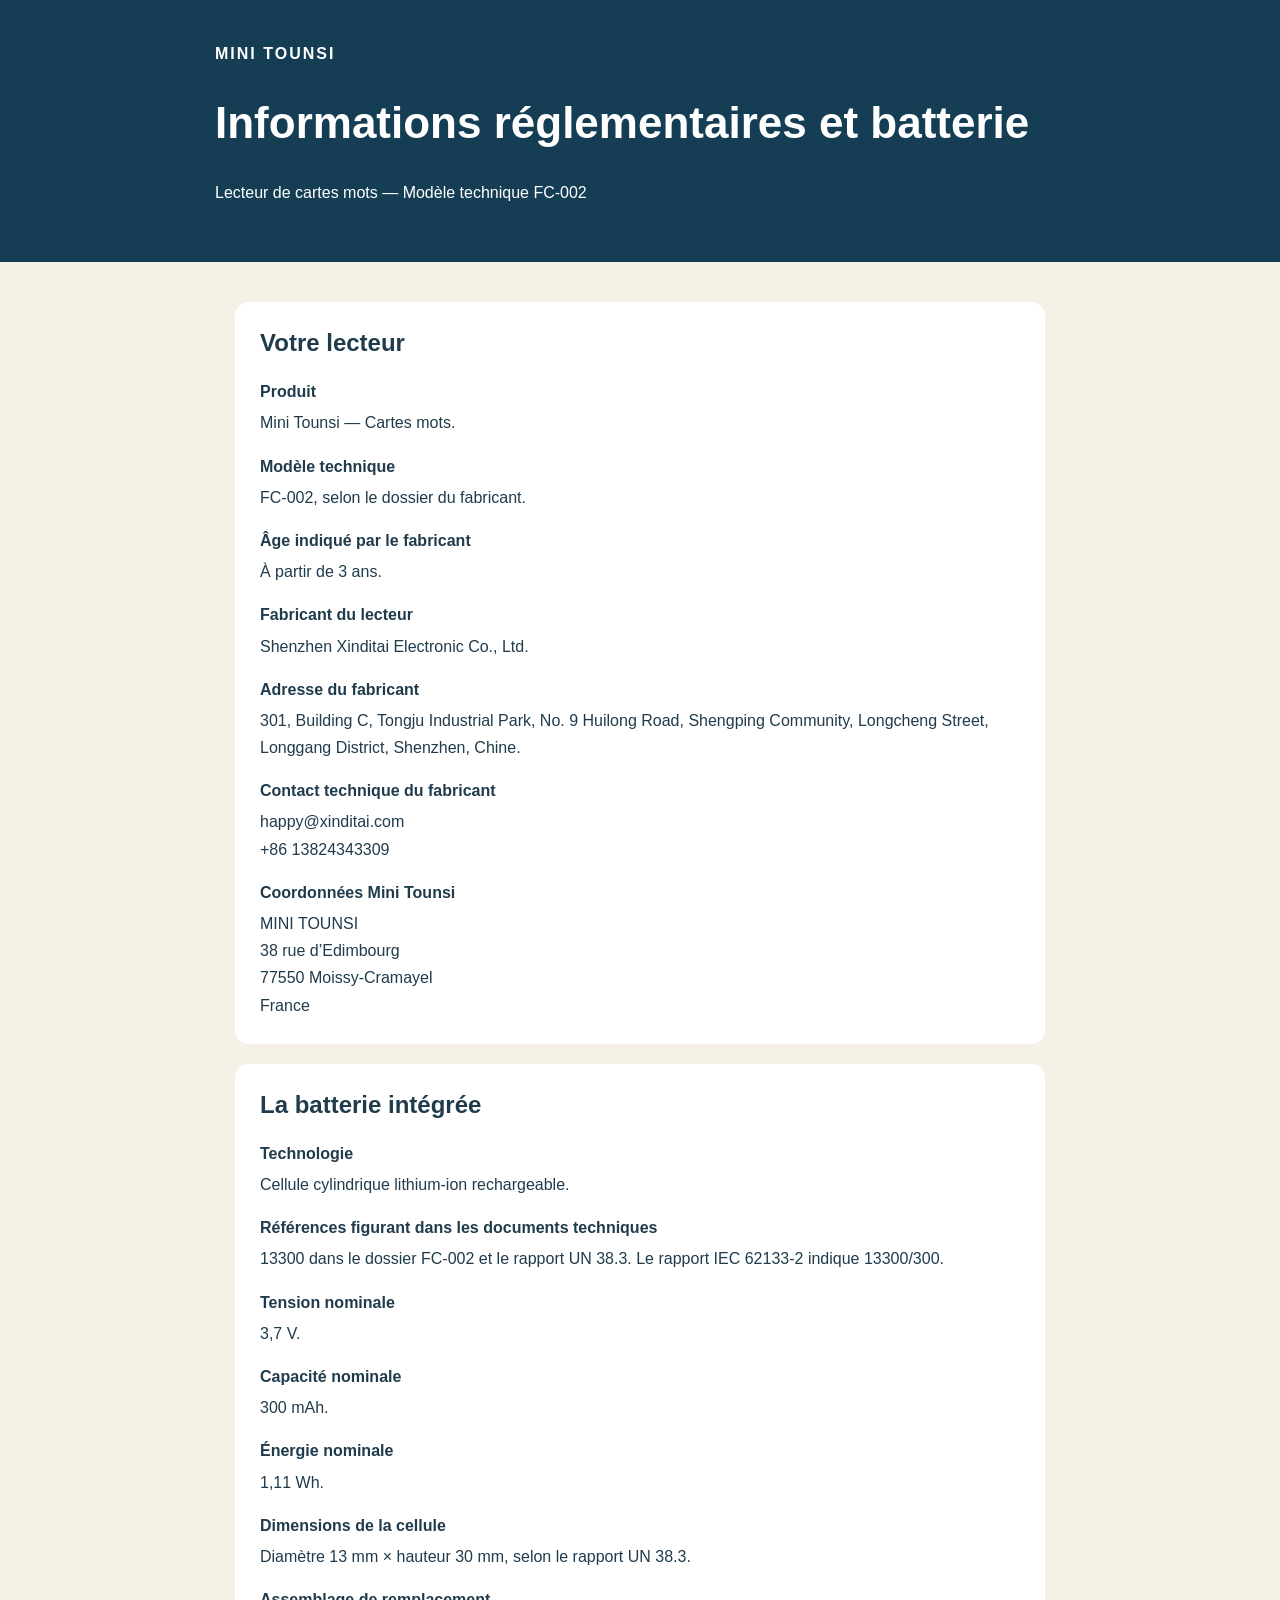
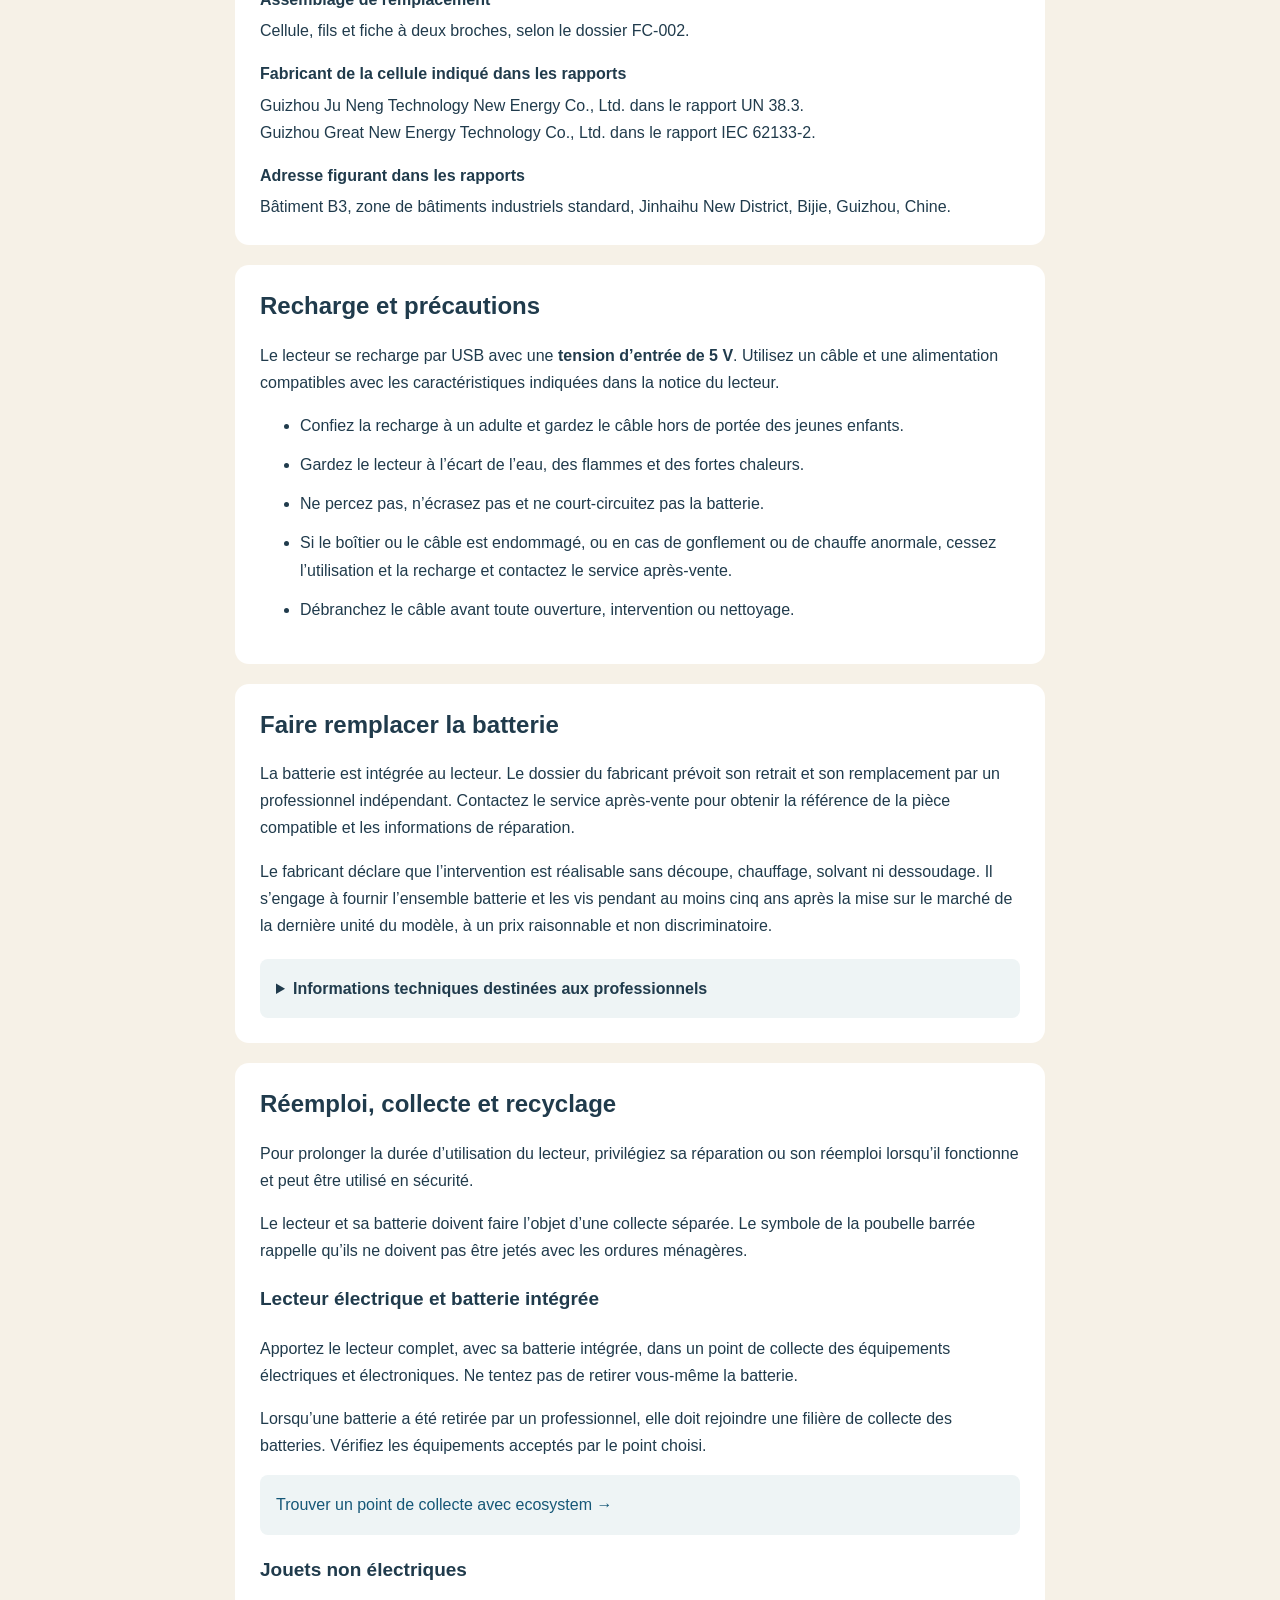
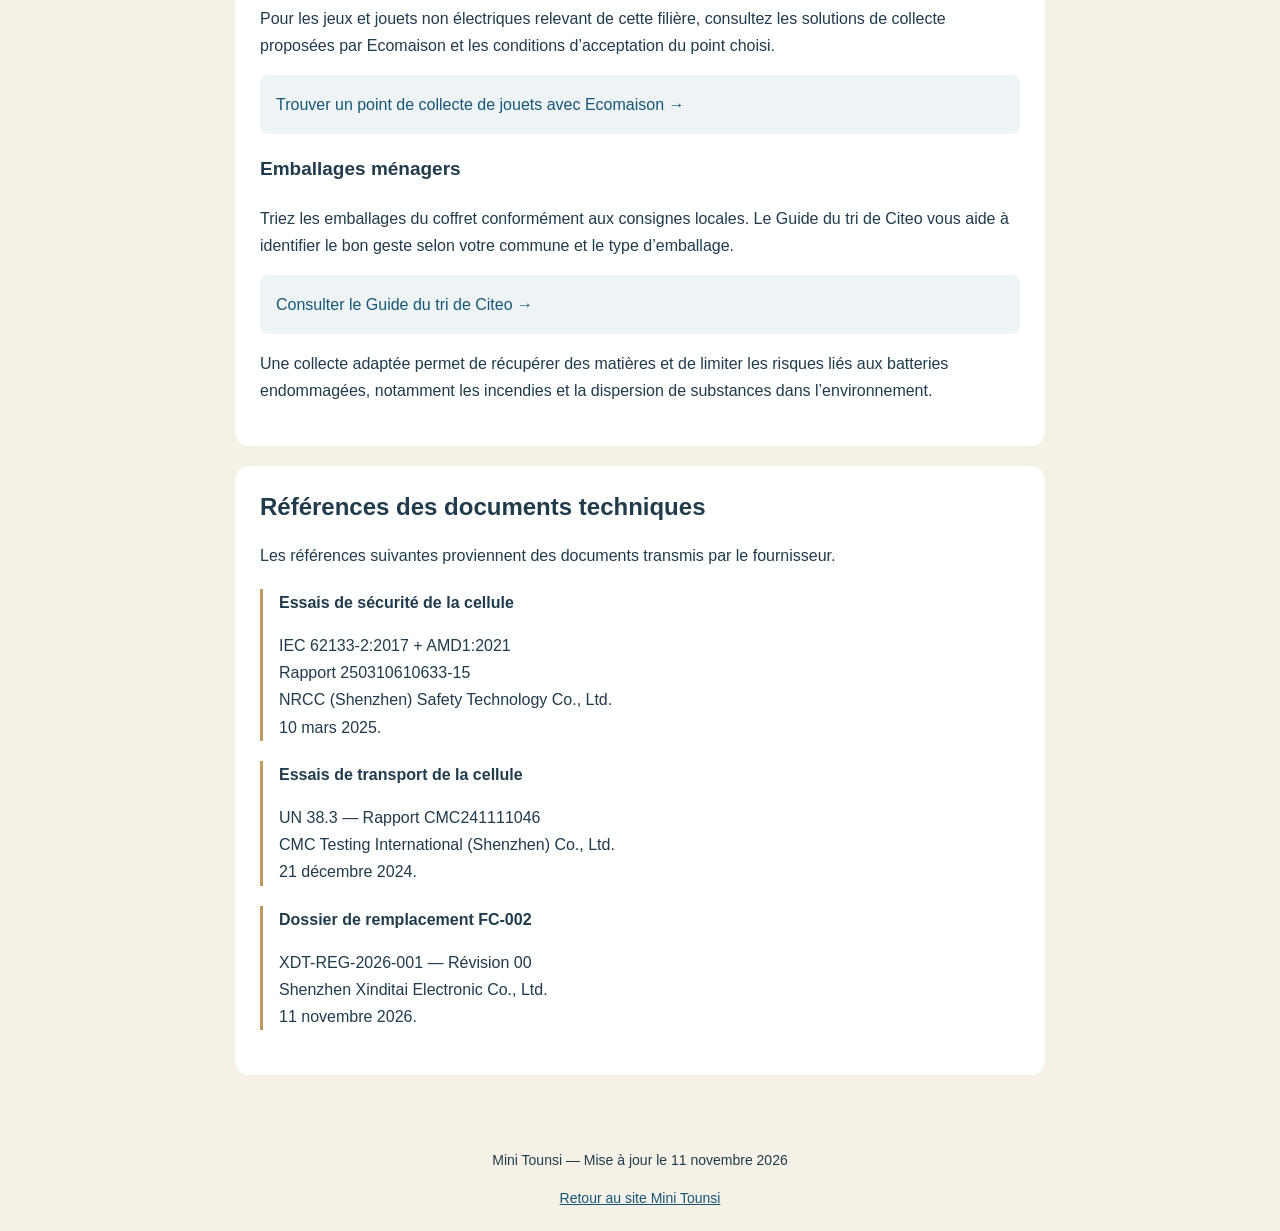
==== batterie/index.html @ bf99f70f "Create index.html" ====
<!DOCTYPE html>
<html lang="fr">
<head>
  <meta charset="UTF-8">
  <meta name="viewport" content="width=device-width, initial-scale=1">
  <meta name="robots" content="noindex">
  <title>Informations réglementaires et batterie | Mini Tounsi</title>

  <style>
    * {
      box-sizing: border-box;
    }

    body {
      margin: 0;
      background: #f6f1e7;
      color: #203b4c;
      font-family: Arial, sans-serif;
      font-size: 16px;
      line-height: 1.7;
    }

    header {
      padding: 40px 20px;
      background: #153e55;
      color: white;
    }

    header a {
      color: white;
      text-decoration: none;
      font-weight: bold;
      letter-spacing: 2px;
    }

    .conteneur {
      max-width: 850px;
      margin: auto;
    }

    main {
      max-width: 850px;
      margin: auto;
      padding: 20px;
    }

    h1 {
      font-size: clamp(28px, 6vw, 44px);
      line-height: 1.2;
    }

    h2 {
      margin-top: 0;
      font-size: 24px;
      line-height: 1.3;
    }

    h3 {
      font-size: 19px;
    }

    section {
      margin: 20px 0;
      padding: 25px;
      background: white;
      border-radius: 14px;
    }

    dl {
      margin: 0;
    }

    dt {
      margin-top: 16px;
      font-weight: bold;
    }

    dd {
      margin: 4px 0 0;
    }

    li {
      margin-bottom: 12px;
    }

    a {
      color: #155777;
    }

    details {
      margin-top: 20px;
      padding: 16px;
      background: #eef4f5;
      border-radius: 8px;
    }

    summary {
      cursor: pointer;
      font-weight: bold;
    }

    .document {
      margin: 20px 0;
      padding-left: 16px;
      border-left: 3px solid #bf9b60;
    }

    .lien-collecte {
      display: block;
      margin: 12px 0;
      padding: 16px;
      background: #eef4f5;
      border-radius: 8px;
      text-decoration: none;
    }

    .lien-collecte:hover {
      background: #dfecef;
      text-decoration: underline;
    }

    footer {
      padding: 20px;
      text-align: center;
      font-size: 14px;
    }

    a:focus-visible,
    summary:focus-visible {
      outline: 3px solid #bf9b60;
      outline-offset: 4px;
    }

    @media (max-width: 500px) {
      main {
        padding: 14px;
      }

      section {
        padding: 20px;
      }
    }
  </style>
</head>

<body>
  <header>
    <div class="conteneur">
      <a href="/">MINI TOUNSI</a>
      <h1>Informations réglementaires et batterie</h1>
      <p>Lecteur de cartes mots — Modèle technique FC-002</p>
    </div>
  </header>

  <main>
    <section>
      <h2>Votre lecteur</h2>

      <dl>
        <dt>Produit</dt>
        <dd>Mini Tounsi — Cartes mots.</dd>

        <dt>Modèle technique</dt>
        <dd>FC-002, selon le dossier du fabricant.</dd>

        <dt>Âge indiqué par le fabricant</dt>
        <dd>À partir de 3 ans.</dd>

        <dt>Fabricant du lecteur</dt>
        <dd>Shenzhen Xinditai Electronic Co., Ltd.</dd>

        <dt>Adresse du fabricant</dt>
        <dd>
          301, Building C, Tongju Industrial Park,
          No. 9 Huilong Road, Shengping Community,
          Longcheng Street, Longgang District,
          Shenzhen, Chine.
        </dd>

        <dt>Contact technique du fabricant</dt>
        <dd>
          happy@xinditai.com<br>
          +86 13824343309
        </dd>

        <dt>Coordonnées Mini Tounsi</dt>
        <dd>
          MINI TOUNSI<br>
          38 rue d’Edimbourg<br>
          77550 Moissy-Cramayel<br>
          France
        </dd>
      </dl>
    </section>

    <section>
      <h2>La batterie intégrée</h2>

      <dl>
        <dt>Technologie</dt>
        <dd>Cellule cylindrique lithium-ion rechargeable.</dd>

        <dt>Références figurant dans les documents techniques</dt>
        <dd>
          13300 dans le dossier FC-002 et le rapport UN 38.3.
          Le rapport IEC 62133-2 indique 13300/300.
        </dd>

        <dt>Tension nominale</dt>
        <dd>3,7 V.</dd>

        <dt>Capacité nominale</dt>
        <dd>300 mAh.</dd>

        <dt>Énergie nominale</dt>
        <dd>1,11 Wh.</dd>

        <dt>Dimensions de la cellule</dt>
        <dd>
          Diamètre 13 mm × hauteur 30 mm,
          selon le rapport UN 38.3.
        </dd>

        <dt>Assemblage de remplacement</dt>
        <dd>
          Cellule, fils et fiche à deux broches,
          selon le dossier FC-002.
        </dd>

        <dt>Fabricant de la cellule indiqué dans les rapports</dt>
        <dd>
          Guizhou Ju Neng Technology New Energy Co., Ltd.
          dans le rapport UN 38.3.<br>
          Guizhou Great New Energy Technology Co., Ltd.
          dans le rapport IEC 62133-2.
        </dd>

        <dt>Adresse figurant dans les rapports</dt>
        <dd>
          Bâtiment B3, zone de bâtiments industriels standard,
          Jinhaihu New District, Bijie, Guizhou, Chine.
        </dd>
      </dl>
    </section>

    <section>
      <h2>Recharge et précautions</h2>

      <p>
        Le lecteur se recharge par USB avec une
        <strong>tension d’entrée de 5 V</strong>.
        Utilisez un câble et une alimentation compatibles
        avec les caractéristiques indiquées dans la notice
        du lecteur.
      </p>

      <ul>
        <li>
          Confiez la recharge à un adulte et gardez le câble
          hors de portée des jeunes enfants.
        </li>

        <li>
          Gardez le lecteur à l’écart de l’eau, des flammes
          et des fortes chaleurs.
        </li>

        <li>
          Ne percez pas, n’écrasez pas et ne court-circuitez
          pas la batterie.
        </li>

        <li>
          Si le boîtier ou le câble est endommagé, ou en cas
          de gonflement ou de chauffe anormale, cessez
          l’utilisation et la recharge et contactez
          le service après-vente.
        </li>

        <li>
          Débranchez le câble avant toute ouverture,
          intervention ou nettoyage.
        </li>
      </ul>
    </section>

    <section>
      <h2>Faire remplacer la batterie</h2>

      <p>
        La batterie est intégrée au lecteur.
        Le dossier du fabricant prévoit son retrait et
        son remplacement par un professionnel indépendant.
        Contactez le service après-vente pour obtenir
        la référence de la pièce compatible et les
        informations de réparation.
      </p>

      <p>
        Le fabricant déclare que l’intervention est réalisable
        sans découpe, chauffage, solvant ni dessoudage.
        Il s’engage à fournir l’ensemble batterie et les vis
        pendant au moins cinq ans après la mise sur le marché
        de la dernière unité du modèle, à un prix raisonnable
        et non discriminatoire.
      </p>

      <details>
        <summary>
          Informations techniques destinées aux professionnels
        </summary>

        <p>
          Selon le dossier XDT-REG-2026-001 du
          11 novembre 2026, l’accès exige un tournevis
          cruciforme PH1.
        </p>

        <p>
          L’intervention consiste à débrancher le câble,
          éteindre le lecteur, retirer quatre vis,
          séparer les demi-coques, déconnecter la fiche
          à deux broches en tenant son corps et retirer
          l’ensemble batterie.
        </p>

        <p>
          Au remontage, préserver le passage des fils,
          éviter leur pincement et remettre les quatre vis.
          Contrôler la fermeture, la lecture des cartes,
          le son et l’indication de charge.
        </p>

        <p>
          Consulter la procédure complète du fabricant
          pour les critères et précautions d’intervention.
        </p>
      </details>
    </section>

    <section>
      <h2>Réemploi, collecte et recyclage</h2>

      <p>
        Pour prolonger la durée d’utilisation du lecteur,
        privilégiez sa réparation ou son réemploi lorsqu’il
        fonctionne et peut être utilisé en sécurité.
      </p>

      <p>
        Le lecteur et sa batterie doivent faire l’objet
        d’une collecte séparée. Le symbole de la poubelle
        barrée rappelle qu’ils ne doivent pas être jetés
        avec les ordures ménagères.
      </p>

      <h3>Lecteur électrique et batterie intégrée</h3>

      <p>
        Apportez le lecteur complet, avec sa batterie intégrée,
        dans un point de collecte des équipements électriques
        et électroniques. Ne tentez pas de retirer vous-même
        la batterie.
      </p>

      <p>
        Lorsqu’une batterie a été retirée par un professionnel,
        elle doit rejoindre une filière de collecte des batteries.
        Vérifiez les équipements acceptés par le point choisi.
      </p>

      <a class="lien-collecte"
         href="https://www.ecosystem.eco/recherche/"
         target="_blank"
         rel="noopener noreferrer">
        Trouver un point de collecte avec ecosystem →
      </a>

      <h3>Jouets non électriques</h3>

      <p>
        Pour les jeux et jouets non électriques relevant
        de cette filière, consultez les solutions de collecte
        proposées par Ecomaison et les conditions
        d’acceptation du point choisi.
      </p>

      <a class="lien-collecte"
         href="https://reparer-donner-trier.ecomaison.com/recycler-jouet"
         target="_blank"
         rel="noopener noreferrer">
        Trouver un point de collecte de jouets avec Ecomaison →
      </a>

      <h3>Emballages ménagers</h3>

      <p>
        Triez les emballages du coffret conformément
        aux consignes locales. Le Guide du tri de Citeo
        vous aide à identifier le bon geste selon
        votre commune et le type d’emballage.
      </p>

      <a class="lien-collecte"
         href="https://citeo.guidedutri.fr/"
         target="_blank"
         rel="noopener noreferrer">
        Consulter le Guide du tri de Citeo →
      </a>

      <p>
        Une collecte adaptée permet de récupérer des matières
        et de limiter les risques liés aux batteries endommagées,
        notamment les incendies et la dispersion de substances
        dans l’environnement.
      </p>
    </section>

    <section>
      <h2>Références des documents techniques</h2>

      <p>
        Les références suivantes proviennent des documents
        transmis par le fournisseur.
      </p>

      <div class="document">
        <strong>Essais de sécurité de la cellule</strong>

        <p>
          IEC 62133-2:2017 + AMD1:2021<br>
          Rapport 250310610633-15<br>
          NRCC (Shenzhen) Safety Technology Co., Ltd.<br>
          10 mars 2025.
        </p>
      </div>

      <div class="document">
        <strong>Essais de transport de la cellule</strong>

        <p>
          UN 38.3 — Rapport CMC241111046<br>
          CMC Testing International (Shenzhen) Co., Ltd.<br>
          21 décembre 2024.
        </p>
      </div>

      <div class="document">
        <strong>Dossier de remplacement FC-002</strong>

        <p>
          XDT-REG-2026-001 — Révision 00<br>
          Shenzhen Xinditai Electronic Co., Ltd.<br>
          11 novembre 2026.
        </p>
      </div>
    </section>
  </main>

  <footer>
    <p>Mini Tounsi — Mise à jour le 11 novembre 2026</p>
    <a href="/">Retour au site Mini Tounsi</a>
  </footer>
</body>
</html>
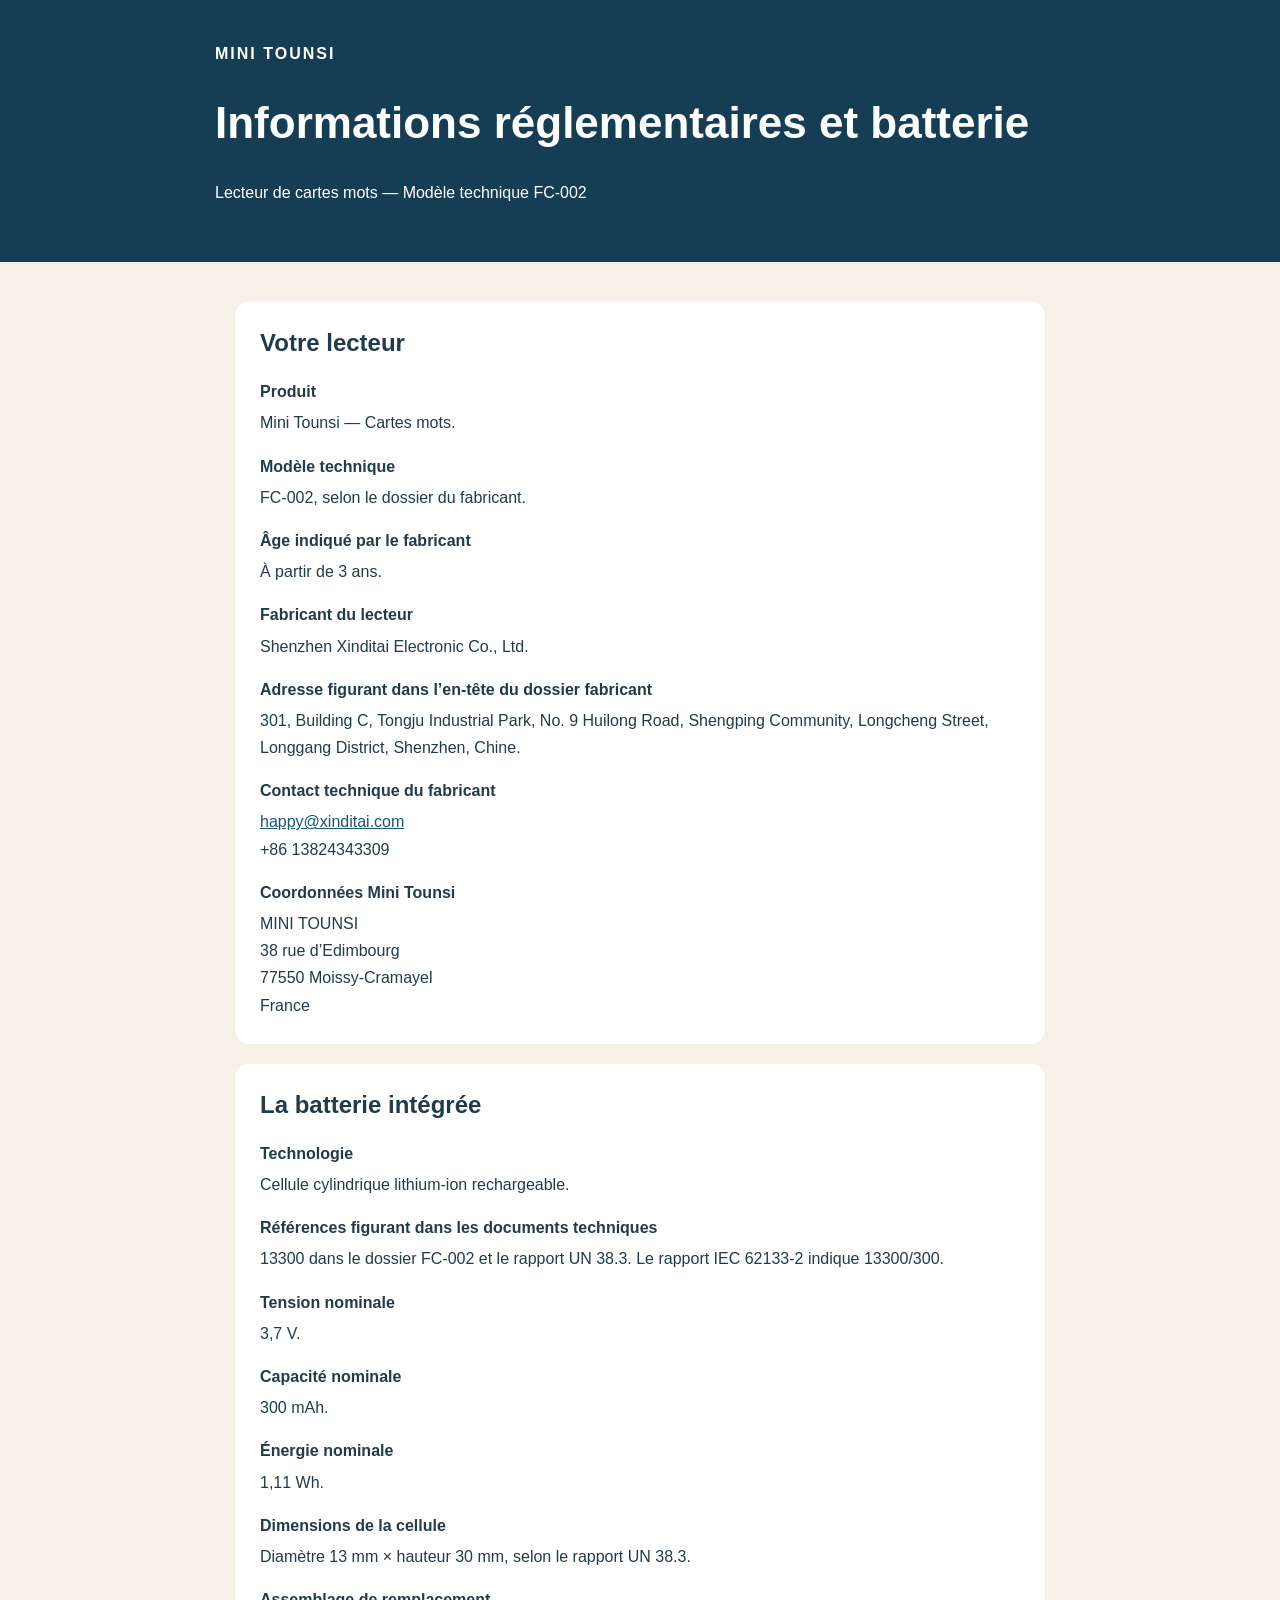
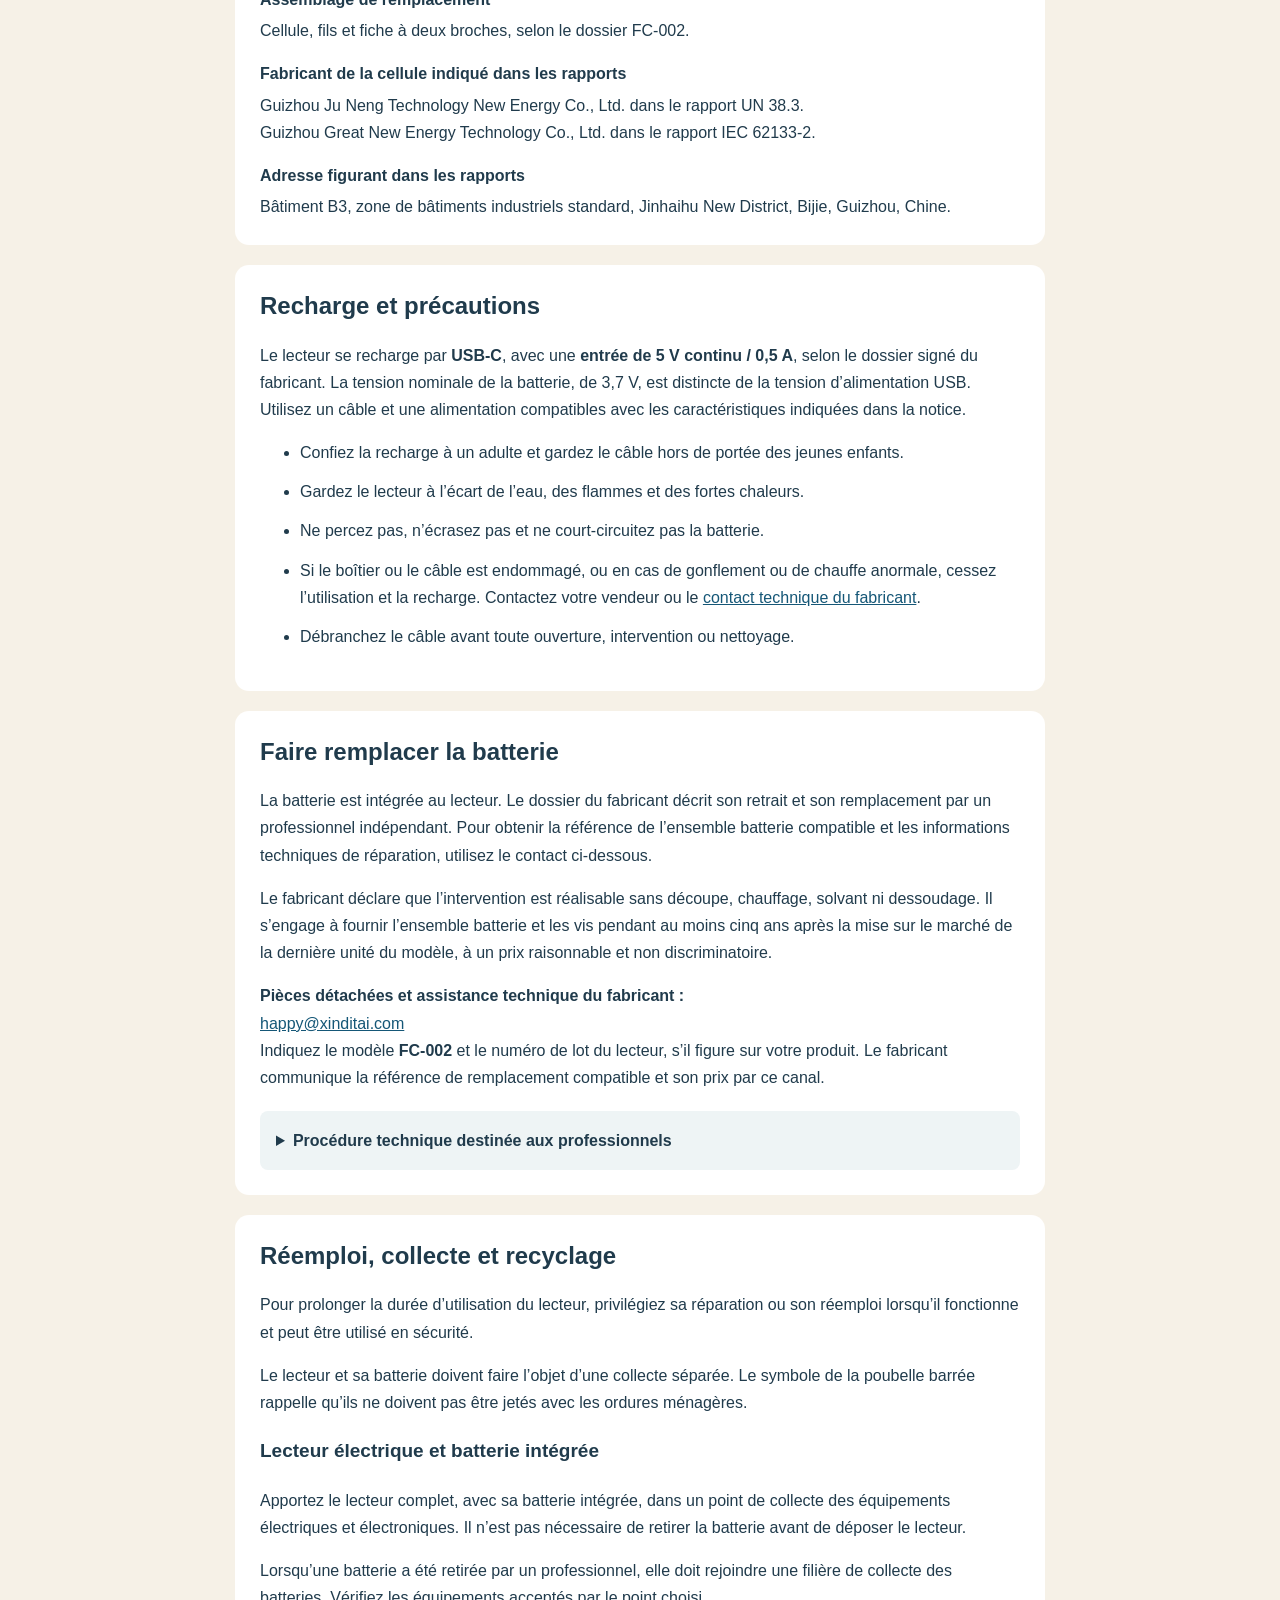
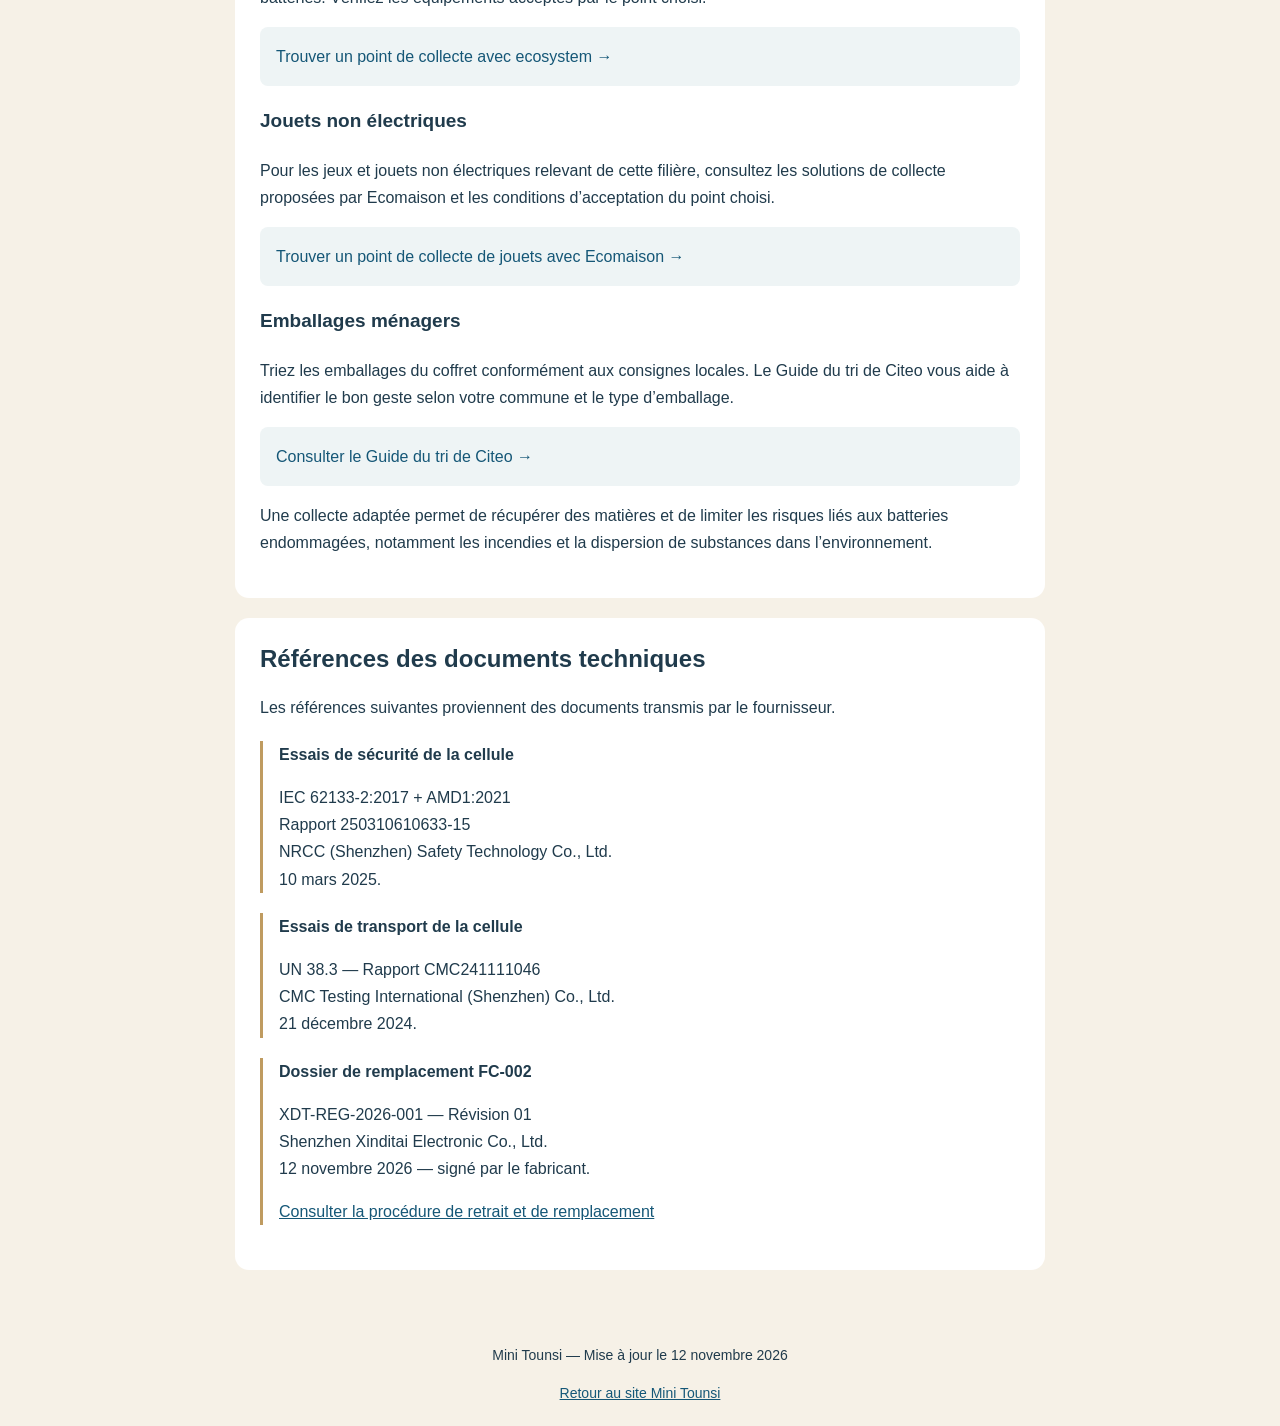
==== commit dbf93fa5: "Update index.html" ====
--- a/batterie/index.html
+++ b/batterie/index.html
@@ -7,8 +7,11 @@
   <title>Informations réglementaires et batterie | Mini Tounsi</title>
 
   <style>
-    * {
-      box-sizing: border-box;
+    * { box-sizing: border-box; }
+
+    html {
+      scroll-behavior: smooth;
+      scroll-padding-top: 20px;
     }
 
     body {
@@ -33,16 +36,12 @@
       letter-spacing: 2px;
     }
 
-    .conteneur {
+    .conteneur, main {
       max-width: 850px;
       margin: auto;
     }
 
-    main {
-      max-width: 850px;
-      margin: auto;
-      padding: 20px;
-    }
+    main { padding: 20px; }
 
     h1 {
       font-size: clamp(28px, 6vw, 44px);
@@ -55,9 +54,7 @@
       line-height: 1.3;
     }
 
-    h3 {
-      font-size: 19px;
-    }
+    h3 { font-size: 19px; }
 
     section {
       margin: 20px 0;
@@ -66,26 +63,16 @@
       border-radius: 14px;
     }
 
-    dl {
-      margin: 0;
-    }
+    dl { margin: 0; }
 
     dt {
       margin-top: 16px;
       font-weight: bold;
     }
 
-    dd {
-      margin: 4px 0 0;
-    }
-
-    li {
-      margin-bottom: 12px;
-    }
-
-    a {
-      color: #155777;
-    }
+    dd { margin: 4px 0 0; }
+    li { margin-bottom: 12px; }
+    a { color: #155777; }
 
     details {
       margin-top: 20px;
@@ -125,20 +112,14 @@
       font-size: 14px;
     }
 
-    a:focus-visible,
-    summary:focus-visible {
+    a:focus-visible, summary:focus-visible {
       outline: 3px solid #bf9b60;
       outline-offset: 4px;
     }
 
     @media (max-width: 500px) {
-      main {
-        padding: 14px;
-      }
-
-      section {
-        padding: 20px;
-      }
+      main { padding: 14px; }
+      section { padding: 20px; }
     }
   </style>
 </head>
@@ -153,7 +134,7 @@
   </header>
 
   <main>
-    <section>
+    <section id="produit">
       <h2>Votre lecteur</h2>
 
       <dl>
@@ -169,7 +150,7 @@
         <dt>Fabricant du lecteur</dt>
         <dd>Shenzhen Xinditai Electronic Co., Ltd.</dd>
 
-        <dt>Adresse du fabricant</dt>
+        <dt>Adresse figurant dans l’en-tête du dossier fabricant</dt>
         <dd>
           301, Building C, Tongju Industrial Park,
           No. 9 Huilong Road, Shengping Community,
@@ -179,7 +160,7 @@
 
         <dt>Contact technique du fabricant</dt>
         <dd>
-          happy@xinditai.com<br>
+          <a href="mailto:happy@xinditai.com">happy@xinditai.com</a><br>
           +86 13824343309
         </dd>
 
@@ -193,7 +174,7 @@
       </dl>
     </section>
 
-    <section>
+    <section id="batterie">
       <h2>La batterie intégrée</h2>
 
       <dl>
@@ -243,15 +224,17 @@
       </dl>
     </section>
 
-    <section>
+    <section id="recharge">
       <h2>Recharge et précautions</h2>
 
       <p>
-        Le lecteur se recharge par USB avec une
-        <strong>tension d’entrée de 5 V</strong>.
+        Le lecteur se recharge par <strong>USB-C</strong>,
+        avec une <strong>entrée de 5 V continu / 0,5 A</strong>,
+        selon le dossier signé du fabricant.
+        La tension nominale de la batterie, de 3,7 V, est
+        distincte de la tension d’alimentation USB.
         Utilisez un câble et une alimentation compatibles
-        avec les caractéristiques indiquées dans la notice
-        du lecteur.
+        avec les caractéristiques indiquées dans la notice.
       </p>
 
       <ul>
@@ -259,24 +242,20 @@
           Confiez la recharge à un adulte et gardez le câble
           hors de portée des jeunes enfants.
         </li>
-
         <li>
           Gardez le lecteur à l’écart de l’eau, des flammes
           et des fortes chaleurs.
         </li>
-
         <li>
           Ne percez pas, n’écrasez pas et ne court-circuitez
           pas la batterie.
         </li>
-
         <li>
           Si le boîtier ou le câble est endommagé, ou en cas
           de gonflement ou de chauffe anormale, cessez
-          l’utilisation et la recharge et contactez
-          le service après-vente.
+          l’utilisation et la recharge. Contactez votre vendeur
+          ou le <a href="#contact-technique">contact technique du fabricant</a>.
         </li>
-
         <li>
           Débranchez le câble avant toute ouverture,
           intervention ou nettoyage.
@@ -284,16 +263,16 @@
       </ul>
     </section>
 
-    <section>
+    <section id="remplacement">
       <h2>Faire remplacer la batterie</h2>
 
       <p>
         La batterie est intégrée au lecteur.
-        Le dossier du fabricant prévoit son retrait et
+        Le dossier du fabricant décrit son retrait et
         son remplacement par un professionnel indépendant.
-        Contactez le service après-vente pour obtenir
-        la référence de la pièce compatible et les
-        informations de réparation.
+        Pour obtenir la référence de l’ensemble batterie
+        compatible et les informations techniques de réparation,
+        utilisez le contact ci-dessous.
       </p>
 
       <p>
@@ -305,40 +284,138 @@
         et non discriminatoire.
       </p>
 
-      <details>
-        <summary>
-          Informations techniques destinées aux professionnels
-        </summary>
-
-        <p>
-          Selon le dossier XDT-REG-2026-001 du
-          11 novembre 2026, l’accès exige un tournevis
-          cruciforme PH1.
-        </p>
-
-        <p>
-          L’intervention consiste à débrancher le câble,
-          éteindre le lecteur, retirer quatre vis,
-          séparer les demi-coques, déconnecter la fiche
-          à deux broches en tenant son corps et retirer
-          l’ensemble batterie.
-        </p>
-
-        <p>
-          Au remontage, préserver le passage des fils,
-          éviter leur pincement et remettre les quatre vis.
-          Contrôler la fermeture, la lecture des cartes,
-          le son et l’indication de charge.
-        </p>
-
-        <p>
-          Consulter la procédure complète du fabricant
-          pour les critères et précautions d’intervention.
+      <p id="contact-technique">
+        <strong>Pièces détachées et assistance technique du fabricant :</strong><br>
+        <a href="mailto:happy@xinditai.com?subject=MINI%20TOUNSI%20FC-002%20-%20Batterie%20et%20reparation">
+          happy@xinditai.com
+        </a><br>
+        Indiquez le modèle <strong>FC-002</strong> et le numéro
+        de lot du lecteur, s’il figure sur votre produit.
+        Le fabricant communique la référence de remplacement
+        compatible et son prix par ce canal.
+      </p>
+
+      <details id="procedure-remplacement">
+        <summary>Procédure technique destinée aux professionnels</summary>
+
+        <p>
+          Procédure issue du dossier
+          <strong>XDT-REG-2026-001, révision 01 du
+          12 novembre 2026, signé par le fabricant</strong>.
+          Elle concerne la configuration FC-002 décrite
+          dans ce dossier.
+        </p>
+
+        <p>
+          Réaliser l’intervention sur un établi sec,
+          à l’écart des enfants, avec des précautions
+          adaptées aux composants électroniques.
+        </p>
+
+        <p>
+          <strong>Outils :</strong> tournevis cruciforme PH1 ;
+          outil d’ouverture en plastique si nécessaire.
+          Aucun outil propriétaire, chauffage, solvant,
+          découpe ou dessoudage n’est prévu.
+          Pour le remontage, utiliser un outil permettant
+          de respecter le couple de serrage indiqué
+          par le fabricant.
+        </p>
+
+        <h3>Retrait de la batterie</h3>
+
+        <ol>
+          <li>
+            Éteindre le lecteur et débrancher le câble USB-C.
+            Ne jamais ouvrir le lecteur pendant la recharge.
+          </li>
+          <li>
+            Retirer les quatre vis du boîtier avec le
+            tournevis PH1. Conserver les vis dans un récipient,
+            hors de portée des enfants. Vérifier l’absence
+            de détérioration des vis et de leurs logements.
+          </li>
+          <li>
+            Séparer délicatement les demi-coques au niveau
+            de leur joint, sans tirer sur les fils du
+            haut-parleur. Ne pas forcer, découper ou
+            chauffer le boîtier.
+          </li>
+          <li>
+            Saisir le corps de la fiche blanche à deux
+            broches et la déconnecter de la carte électronique
+            en tirant dans son axe. Ne pas tirer sur les fils.
+          </li>
+          <li>
+            Soulever l’ensemble batterie hors de son
+            logement moulé. Ne pas comprimer, percer ou
+            déformer la cellule. Protéger la fiche contre
+            tout contact avec un objet métallique.
+          </li>
+        </ol>
+
+        <h3>Remplacement et remontage</h3>
+
+        <ol>
+          <li>
+            Utiliser un ensemble batterie compatible
+            comprenant la cellule, les fils et la fiche
+            appropriée. Vérifier la polarité, les protections,
+            les dimensions et la compatibilité avec le
+            circuit de charge. La seule correspondance
+            de tension et de capacité ne suffit pas.
+          </li>
+          <li>
+            Installer la batterie au fond du logement.
+            Faire passer les fils à l’écart des logements
+            de vis et du joint des demi-coques.
+          </li>
+          <li>
+            Reconnecter complètement la fiche à deux
+            broches, puis engager les éléments de
+            positionnement des demi-coques. Vérifier
+            qu’aucun fil n’est pincé avant la fermeture.
+          </li>
+          <li>
+            Remettre les quatre vis en les serrant en
+            diagonale. Le fabricant indique un couple
+            nominal de <strong>0,25 N·m</strong>, sans
+            dépasser <strong>0,35 N·m</strong> dans les
+            logements en ABS. Ne pas remettre en service
+            un boîtier dont les fixations sont endommagées.
+          </li>
+          <li>
+            Vérifier la fermeture : quatre vis en place
+            et affleurantes, écart entre les demi-coques
+            inférieur à <strong>0,5 mm</strong> et absence
+            de pièce libre ou de bruit anormal en
+            manipulant le lecteur.
+          </li>
+          <li>
+            Contrôler la mise sous tension, la lecture
+            d’une carte, le son aux trois niveaux de
+            volume et l’indication de charge.
+            Ne pas remettre le lecteur en service
+            si un contrôle échoue.
+          </li>
+        </ol>
+
+        <p>
+          Garder la batterie retirée hors de portée des
+          enfants, protéger sa connexion contre les
+          courts-circuits et la remettre à une filière
+          de collecte adaptée.
+        </p>
+
+        <p>
+          Si la configuration du lecteur diffère de celle
+          décrite ici, demander au fabricant la procédure
+          correspondant au produit.
         </p>
       </details>
     </section>
 
-    <section>
+    <section id="collecte">
       <h2>Réemploi, collecte et recyclage</h2>
 
       <p>
@@ -357,16 +434,18 @@
       <h3>Lecteur électrique et batterie intégrée</h3>
 
       <p>
-        Apportez le lecteur complet, avec sa batterie intégrée,
-        dans un point de collecte des équipements électriques
-        et électroniques. Ne tentez pas de retirer vous-même
-        la batterie.
+        Apportez le lecteur complet, avec sa batterie
+        intégrée, dans un point de collecte des équipements
+        électriques et électroniques. Il n’est pas
+        nécessaire de retirer la batterie avant de
+        déposer le lecteur.
       </p>
 
       <p>
         Lorsqu’une batterie a été retirée par un professionnel,
-        elle doit rejoindre une filière de collecte des batteries.
-        Vérifiez les équipements acceptés par le point choisi.
+        elle doit rejoindre une filière de collecte des
+        batteries. Vérifiez les équipements acceptés par
+        le point choisi.
       </p>
 
       <a class="lien-collecte"
@@ -380,8 +459,8 @@
 
       <p>
         Pour les jeux et jouets non électriques relevant
-        de cette filière, consultez les solutions de collecte
-        proposées par Ecomaison et les conditions
+        de cette filière, consultez les solutions de
+        collecte proposées par Ecomaison et les conditions
         d’acceptation du point choisi.
       </p>
 
@@ -395,10 +474,10 @@
       <h3>Emballages ménagers</h3>
 
       <p>
-        Triez les emballages du coffret conformément
-        aux consignes locales. Le Guide du tri de Citeo
-        vous aide à identifier le bon geste selon
-        votre commune et le type d’emballage.
+        Triez les emballages du coffret conformément aux
+        consignes locales. Le Guide du tri de Citeo vous
+        aide à identifier le bon geste selon votre commune
+        et le type d’emballage.
       </p>
 
       <a class="lien-collecte"
@@ -409,14 +488,14 @@
       </a>
 
       <p>
-        Une collecte adaptée permet de récupérer des matières
-        et de limiter les risques liés aux batteries endommagées,
-        notamment les incendies et la dispersion de substances
-        dans l’environnement.
+        Une collecte adaptée permet de récupérer des
+        matières et de limiter les risques liés aux
+        batteries endommagées, notamment les incendies
+        et la dispersion de substances dans l’environnement.
       </p>
     </section>
 
-    <section>
+    <section id="documents">
       <h2>Références des documents techniques</h2>
 
       <p>
@@ -426,7 +505,6 @@
 
       <div class="document">
         <strong>Essais de sécurité de la cellule</strong>
-
         <p>
           IEC 62133-2:2017 + AMD1:2021<br>
           Rapport 250310610633-15<br>
@@ -437,7 +515,6 @@
 
       <div class="document">
         <strong>Essais de transport de la cellule</strong>
-
         <p>
           UN 38.3 — Rapport CMC241111046<br>
           CMC Testing International (Shenzhen) Co., Ltd.<br>
@@ -447,18 +524,22 @@
 
       <div class="document">
         <strong>Dossier de remplacement FC-002</strong>
-
-        <p>
-          XDT-REG-2026-001 — Révision 00<br>
+        <p>
+          XDT-REG-2026-001 — Révision 01<br>
           Shenzhen Xinditai Electronic Co., Ltd.<br>
-          11 novembre 2026.
+          12 novembre 2026 — signé par le fabricant.
+        </p>
+        <p>
+          <a href="#procedure-remplacement">
+            Consulter la procédure de retrait et de remplacement
+          </a>
         </p>
       </div>
     </section>
   </main>
 
   <footer>
-    <p>Mini Tounsi — Mise à jour le 11 novembre 2026</p>
+    <p>Mini Tounsi — Mise à jour le 12 novembre 2026</p>
     <a href="/">Retour au site Mini Tounsi</a>
   </footer>
 </body>
